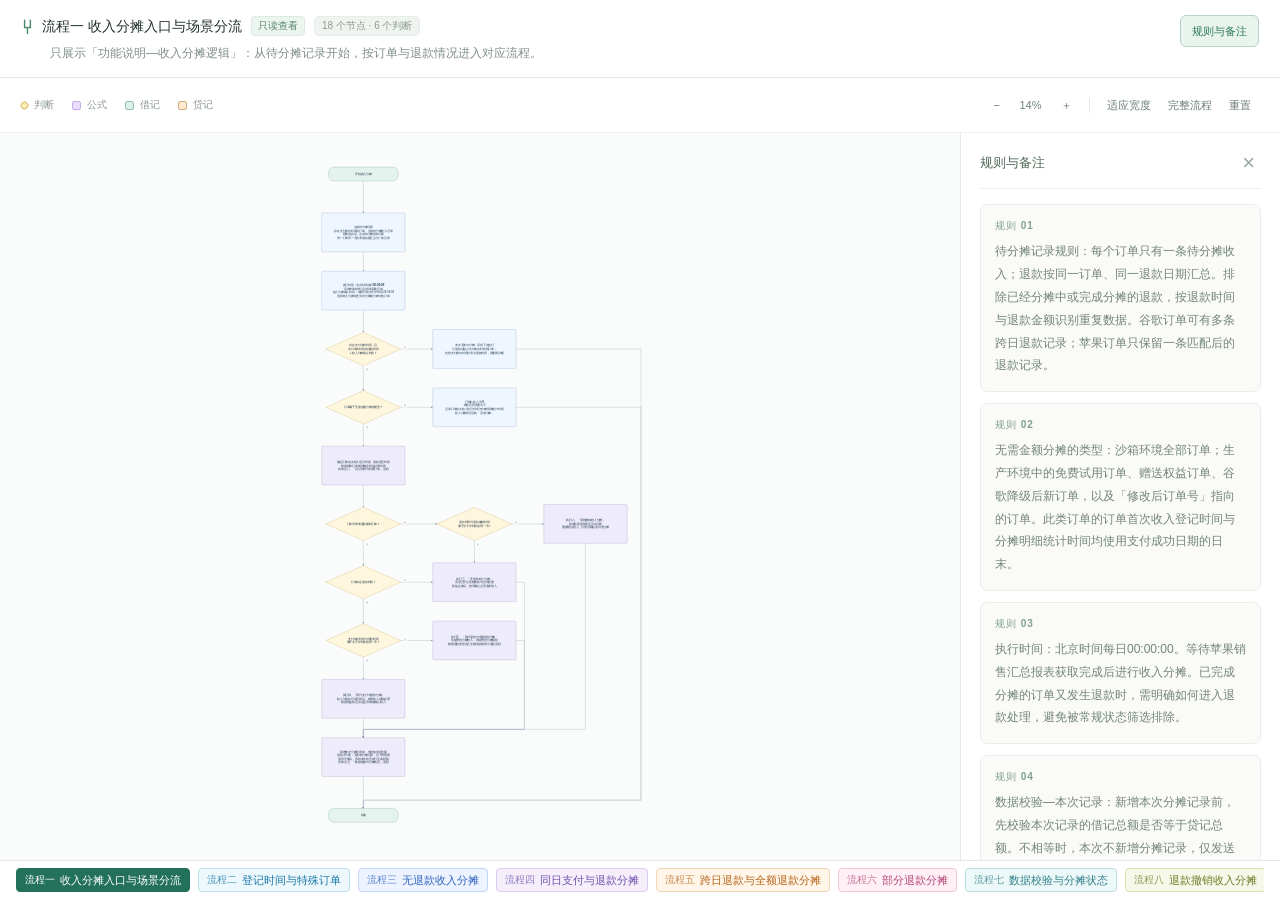
==== flowcharts/index.html @ f714bf16 "Correct partial refund formulas and preserve refund status decisions" ====
<!doctype html>
<html lang="zh-CN">
<head>
  <meta charset="utf-8">
  <meta name="viewport" content="width=device-width,initial-scale=1">
  <meta name="description" content="订阅收入分摊的完整业务流程，按收入登记、日分摊、退款处理与完成校验逐项查看。">
  <title>收入分摊 · 业务流程</title>
  <link rel="stylesheet" href="styles.css?v=6dd25c232891">
  <script defer src="data.js?v=c0f814eda7b3"></script>
  <script defer src="app.js?v=b21f49b5b0e4"></script>
</head>
<body>
  <main class="preview-shell">
      <section class="workspace" aria-label="流程查看区域" aria-labelledby="diagram-title">
        <div class="workspace-header"><div class="workspace-heading"><div class="diagram-tab"><span class="tab-icon" aria-hidden="true">⑂</span><h1 id="diagram-title">流程一 收入分摊入口与场景分流</h1><span class="readonly-chip">只读查看</span><span id="node-count" class="count-chip"></span></div><p id="flow-description" class="flow-description"></p></div><div class="workspace-actions"><button id="rules-toggle" class="button" aria-expanded="true" aria-controls="details-panel">规则与备注</button></div></div>
        <div class="diagram-toolbar"><div class="legend" aria-label="图例"><span><i class="legend-decision"></i>判断</span><span><i class="legend-formula"></i>公式</span><span><i class="legend-debit"></i>借记</span><span><i class="legend-credit"></i>贷记</span></div><div class="view-controls" aria-label="流程图视图控制"><button id="zoom-out" title="缩小" aria-label="缩小">−</button><output id="zoom-value" aria-live="polite">75%</output><button id="zoom-in" title="放大" aria-label="放大">＋</button><span class="control-divider"></span><button id="fit-width">适应宽度</button><button id="fit-all">完整流程</button><button id="reset-view">重置</button></div></div>
        <div class="canvas-layout"><div class="canvas" id="canvas" tabindex="0" aria-label="流程图画布，可拖动平移或使用视图控制缩放"><div class="scene" id="scene"></div><div class="canvas-loading" id="canvas-loading">正在加载流程图…</div></div><aside class="details-panel" id="details-panel" aria-label="规则与步骤详情"><div class="details-header"><h2 id="details-title">规则与备注</h2><button id="details-close" aria-label="关闭详情">×</button></div><div id="details-content"></div><p id="flow-source" class="flow-source"></p></aside></div>
        <footer class="workspace-footer"><nav id="fullscreen-flow-tabs" class="fullscreen-flow-tabs" aria-label="流程切换"></nav></footer>
      </section>
  </main>
  <div id="live-message" class="sr-only" role="status" aria-live="polite"></div>
</body>
</html>
---- flowcharts/styles.css ----
:root{font-family:Inter,-apple-system,BlinkMacSystemFont,"PingFang SC","Microsoft YaHei",sans-serif;color:#24342f;background:#fff;font-synthesis:none;font-size:14px;--accent:#237961;--border:#e3e9e6;--muted:#82918b}
*{box-sizing:border-box}html,body{margin:0;width:100%;height:100%;overflow:hidden}button,a{-webkit-tap-highlight-color:transparent}button{font:inherit;cursor:pointer;transition:background .15s,color .15s}button:disabled{cursor:default;opacity:.35}a{color:inherit;text-decoration:none}button:focus-visible,a:focus-visible,[tabindex]:focus-visible{outline:3px solid #78bba9;outline-offset:2px}button:hover:not(:disabled){background:#edf4f0}
.preview-shell{width:100%;height:100dvh;margin:0;padding:0}.workspace{height:100%;display:flex;flex-direction:column;min-height:0;background:#fff;overflow:hidden}.workspace-header,.diagram-toolbar,.workspace-footer{flex-shrink:0}
.workspace-header{display:flex;align-items:flex-start;justify-content:space-between;gap:16px;padding:14px 21px;border-bottom:1px solid var(--border)}.workspace-heading{min-width:0}.diagram-tab{display:flex;align-items:center;gap:9px;flex-wrap:wrap;min-height:24px}.diagram-tab h1{font-size:14px;font-weight:600;line-height:1.5;margin:0}.tab-icon{font-size:23px;line-height:1;color:#4e8c70}.readonly-chip{font-size:10px;font-weight:400;background:#edf5f0;color:#5b896d;border:1px solid #dcebe1;border-radius:4px;padding:2px 6px}.count-chip{background:#f0f4f1;color:#8b9a90;border:1px solid #e7ede8;border-radius:5px;padding:2px 7px;font-size:10px}.flow-description{font-size:12px;line-height:1.7;color:#819087;margin:5px 0 0 29px}.workspace-actions{display:flex;flex-shrink:0;align-items:center;padding-top:1px}.button{border:1px solid #dfe7e2;border-radius:6px;padding:8px 11px;background:#fff;font-size:11px;color:#687e6f;line-height:1.3;white-space:nowrap}.button[aria-expanded=true]{background:#eaf4ef;border-color:#b8d5c4;color:#2a795b}
.diagram-toolbar{padding:11px 21px;display:flex;justify-content:space-between;align-items:center;gap:12px;min-height:54px}.legend{display:flex;gap:18px;color:#8a978d;font-size:10px}.legend>span{display:flex;align-items:center;gap:6px;white-space:nowrap}.legend i{width:9px;height:9px;display:inline-block;border-radius:2px}.legend-decision{background:#fff0bb;border:1px solid #d5b860;transform:rotate(45deg);width:7px!important;height:7px!important}.legend-formula{background:#e9defd;border:1px solid #c6afe8}.legend-debit{background:#dbf0e7;border:1px solid #90c0ac}.legend-credit{background:#ffead1;border:1px solid #d1aa7c}.view-controls{display:flex;align-items:center;gap:1px;font-size:11px}.view-controls button{border:0;background:transparent;color:#6b7c71;padding:6px 8px;border-radius:4px;white-space:nowrap}.view-controls output{font-size:11px;color:#6f8275;width:43px;text-align:center;font-variant-numeric:tabular-nums}.control-divider{width:1px;height:15px;background:var(--border);margin:0 8px}
.canvas-layout{display:flex;flex:1;min-width:0;min-height:0;border-top:1px solid #eff2f0;position:relative}.canvas{flex:1;min-width:0;position:relative;overflow:auto;overscroll-behavior:contain;background-color:#fafcfb;background-image:radial-gradient(#dce6df .7px,transparent .7px);background-size:20px 20px;cursor:grab;touch-action:pan-x pan-y;scrollbar-width:thin;scrollbar-color:#cad7ce transparent}.canvas.dragging{cursor:grabbing;user-select:none}.scene{position:relative;margin:30px;transform-origin:0 0}.scene svg{display:block;transform-origin:0 0;overflow:visible;font-family:Arial,"PingFang SC","Microsoft YaHei",sans-serif;user-select:text}.flow-node{cursor:pointer;outline:none}.flow-node:hover>rect,.flow-node:hover>polygon,.flow-node:focus>rect,.flow-node:focus>polygon,.flow-node.selected>rect,.flow-node.selected>polygon{stroke:#238d71;stroke-width:2}.canvas-loading{position:absolute;inset:0;display:grid;place-items:center;color:#94a69a;background:#fafcfb}.canvas-loading[hidden]{display:none}
.details-panel{width:320px;flex-shrink:0;border-left:1px solid var(--border);background:#fff;overflow:auto;cursor:default;padding:0 19px 22px}.details-panel[hidden]{display:none}.details-header{position:sticky;top:0;background:#fff;display:flex;justify-content:space-between;align-items:center;border-bottom:1px solid #edf1ee;z-index:1;padding:18px 0 13px;margin-bottom:15px}.details-header h2{font-size:13px;margin:0;color:#506858}.details-header button{font-size:22px;border:0;background:transparent;color:#9aa99f;line-height:1}.rule-card{padding:14px;background:#fafbf9;border:1px solid #e9eee7;border-radius:7px;margin-bottom:11px}.rule-card .rule-number{font-size:10px;color:#82a18c;font-weight:600;letter-spacing:1px;margin-bottom:7px}.rule-card p{font-size:12px;line-height:1.9;color:#738477;white-space:pre-line;margin:0}.node-detail{font-size:13px;color:#3e5748;line-height:1.8}.node-detail div{width:auto!important;max-width:100%!important;white-space:normal!important;overflow-wrap:anywhere;font-size:13px!important;line-height:1.85!important}.node-detail>div{margin:0!important}.detail-kind{display:inline-block;font-size:10px;padding:3px 8px;background:#eaf4ef;border:1px solid #d4e6db;color:#4b8b68;border-radius:5px;margin:0 0 16px}.back-to-rules{border:0;background:transparent;color:#45896a;font-size:11px;padding:16px 0 0}.flow-source{font-size:10px;line-height:1.8;color:#a0ada3;margin:16px 0 0}
.workspace-footer{border-top:1px solid var(--border);padding:7px 16px;min-height:40px}.fullscreen-flow-tabs{display:flex;align-items:center;justify-content:flex-start;width:100%;overflow-x:auto;gap:8px;background:#fff}.sr-only{position:fixed;top:0;left:0;width:1px;height:1px;overflow:hidden;clip:rect(0,0,0,0)}
@media(max-width:760px){.workspace-header{padding:11px 12px;gap:10px}.diagram-tab h1{font-size:13px}.flow-description{font-size:11px;margin-left:0}.count-chip{font-size:9px}.diagram-toolbar{padding:8px 11px;flex-wrap:wrap;gap:5px}.legend{gap:12px}.view-controls{margin-left:auto}.details-panel{position:absolute;inset:0 0 0 auto;width:min(300px,85%);z-index:10;box-shadow:-10px 0 30px #274e3515}.workspace-footer{padding:7px 10px}.scene{margin:20px}}
@media(prefers-reduced-motion:reduce){*{transition:none!important;scroll-behavior:auto!important}}
.fullscreen-flow-tab{--tag-color:#23715a;--tag-bg:#eef8f2;--tag-border:#c2dfce;display:inline-flex;flex:0 0 auto;align-items:center;gap:5px;height:24px;padding:1px 8px;border:1px solid var(--tag-border);border-radius:4px;background:var(--tag-bg);color:var(--tag-color);font-size:11px;line-height:20px;text-align:center;white-space:nowrap}
.fullscreen-flow-tab:nth-child(2){--tag-color:#1677a6;--tag-bg:#edf8fc;--tag-border:#bbdfea}
.fullscreen-flow-tab:nth-child(3){--tag-color:#2f64bf;--tag-bg:#edf3ff;--tag-border:#c3d6f5}
.fullscreen-flow-tab:nth-child(4){--tag-color:#7252ad;--tag-bg:#f5effc;--tag-border:#dbcaf1}
.fullscreen-flow-tab:nth-child(5){--tag-color:#b5651b;--tag-bg:#fff6e9;--tag-border:#f1d6b4}
.fullscreen-flow-tab:nth-child(6){--tag-color:#b34878;--tag-bg:#fff0f6;--tag-border:#efc6d9}
.fullscreen-flow-tab:nth-child(7){--tag-color:#317f8a;--tag-bg:#edf9f9;--tag-border:#badfe1}
.fullscreen-flow-tab:hover{border-color:var(--tag-color);box-shadow:0 0 0 1px var(--tag-color)}
.fullscreen-flow-tab.active{background:var(--tag-color);border-color:var(--tag-color);color:#fff;font-weight:600}
.flow-tab-number{font-size:10px;opacity:.75}.fullscreen-flow-tab.active .flow-tab-number{opacity:1}

.fullscreen-flow-tab:nth-child(8){--tag-color:#6c7d28;--tag-bg:#f6f9e9;--tag-border:#d8e2ad}
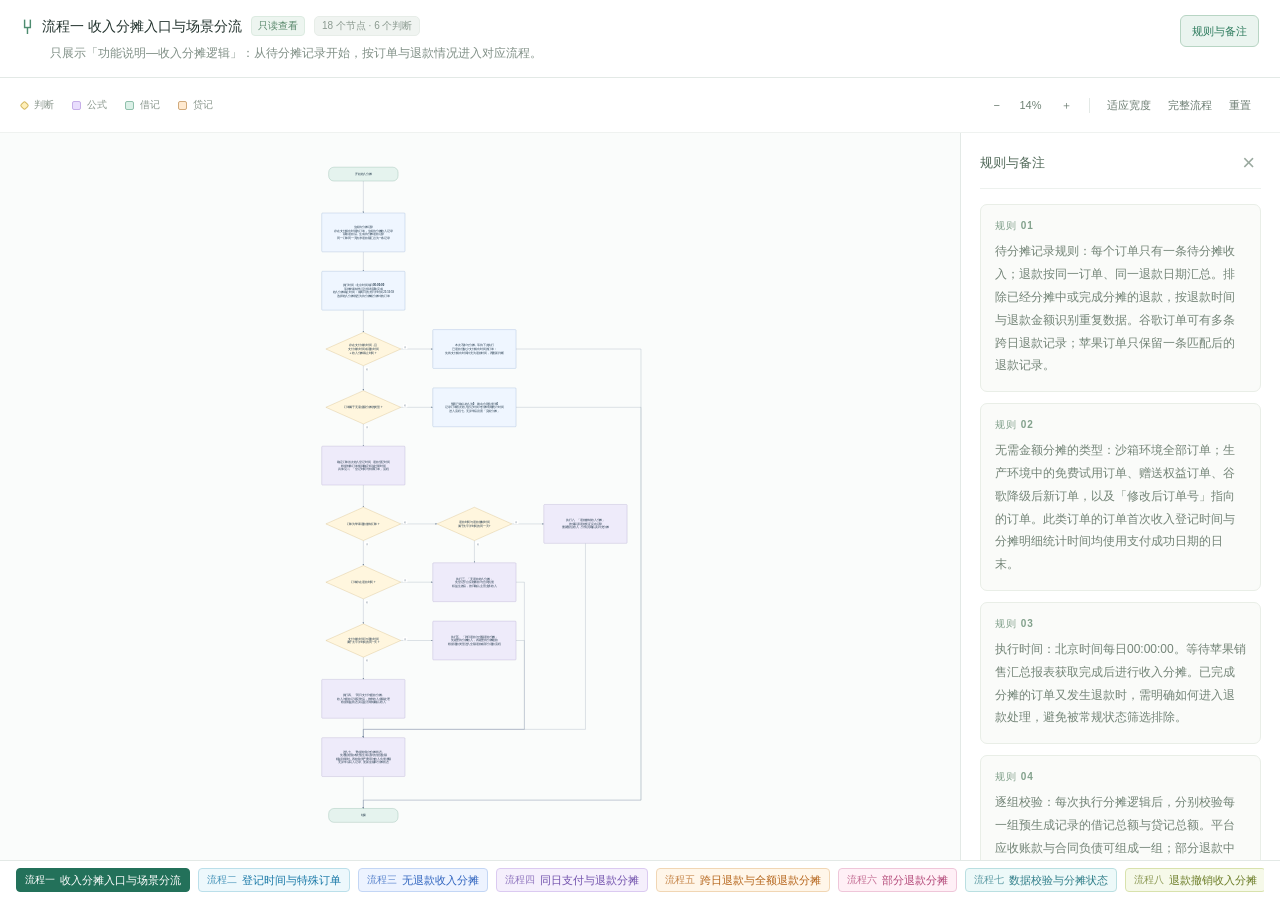
==== commit 6c6564ff: "Validate pre-generated posting groups before committing allocation records" ====
--- a/flowcharts/index.html
+++ b/flowcharts/index.html
@@ -6,7 +6,7 @@
   <meta name="description" content="订阅收入分摊的完整业务流程，按收入登记、日分摊、退款处理与完成校验逐项查看。">
   <title>收入分摊 · 业务流程</title>
   <link rel="stylesheet" href="styles.css?v=6dd25c232891">
-  <script defer src="data.js?v=c0f814eda7b3"></script>
+  <script defer src="data.js?v=812c2122f963"></script>
   <script defer src="app.js?v=b21f49b5b0e4"></script>
 </head>
 <body>
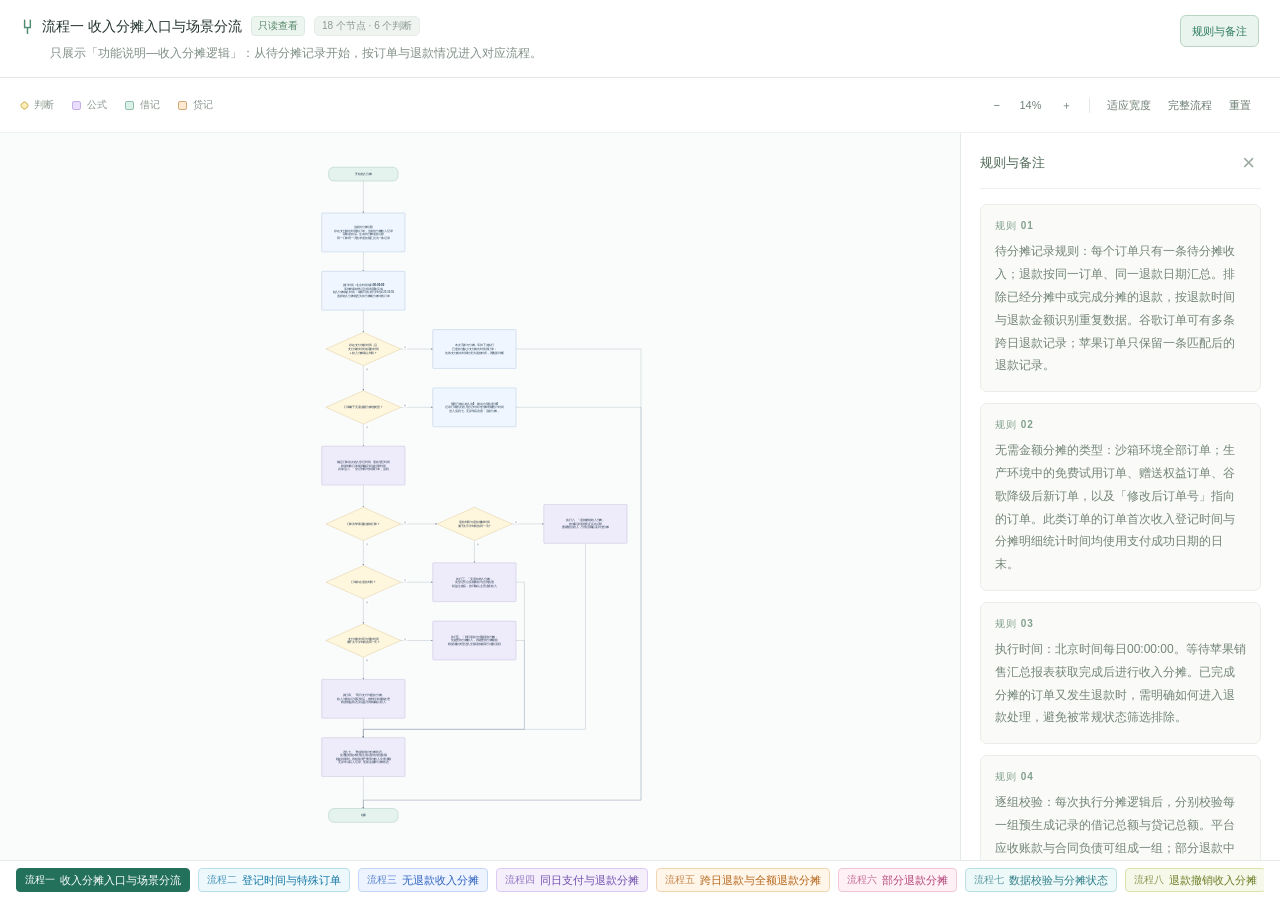
==== commit 7382ae06: "Use net profit wording throughout allocation flowcharts" ====
--- a/flowcharts/index.html
+++ b/flowcharts/index.html
@@ -6,7 +6,7 @@
   <meta name="description" content="订阅收入分摊的完整业务流程，按收入登记、日分摊、退款处理与完成校验逐项查看。">
   <title>收入分摊 · 业务流程</title>
   <link rel="stylesheet" href="styles.css?v=6dd25c232891">
-  <script defer src="data.js?v=812c2122f963"></script>
+  <script defer src="data.js?v=2425836c0f9e"></script>
   <script defer src="app.js?v=b21f49b5b0e4"></script>
 </head>
 <body>
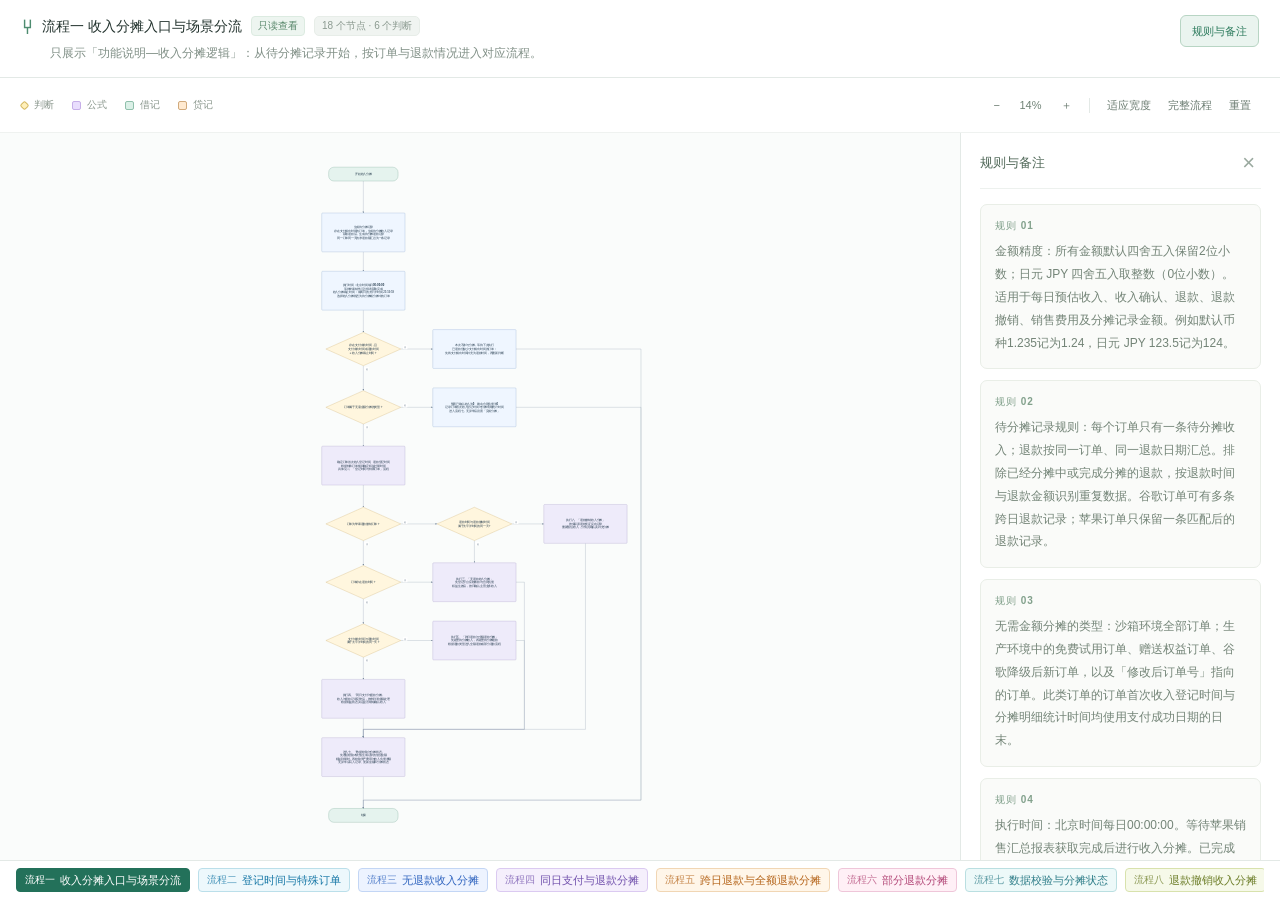
==== commit 79f0bb81: "Apply currency-specific two-decimal and JPY integer precision" ====
--- a/flowcharts/index.html
+++ b/flowcharts/index.html
@@ -6,7 +6,7 @@
   <meta name="description" content="订阅收入分摊的完整业务流程，按收入登记、日分摊、退款处理与完成校验逐项查看。">
   <title>收入分摊 · 业务流程</title>
   <link rel="stylesheet" href="styles.css?v=6dd25c232891">
-  <script defer src="data.js?v=2425836c0f9e"></script>
+  <script defer src="data.js?v=f6cc855a93ab"></script>
   <script defer src="app.js?v=b21f49b5b0e4"></script>
 </head>
 <body>
